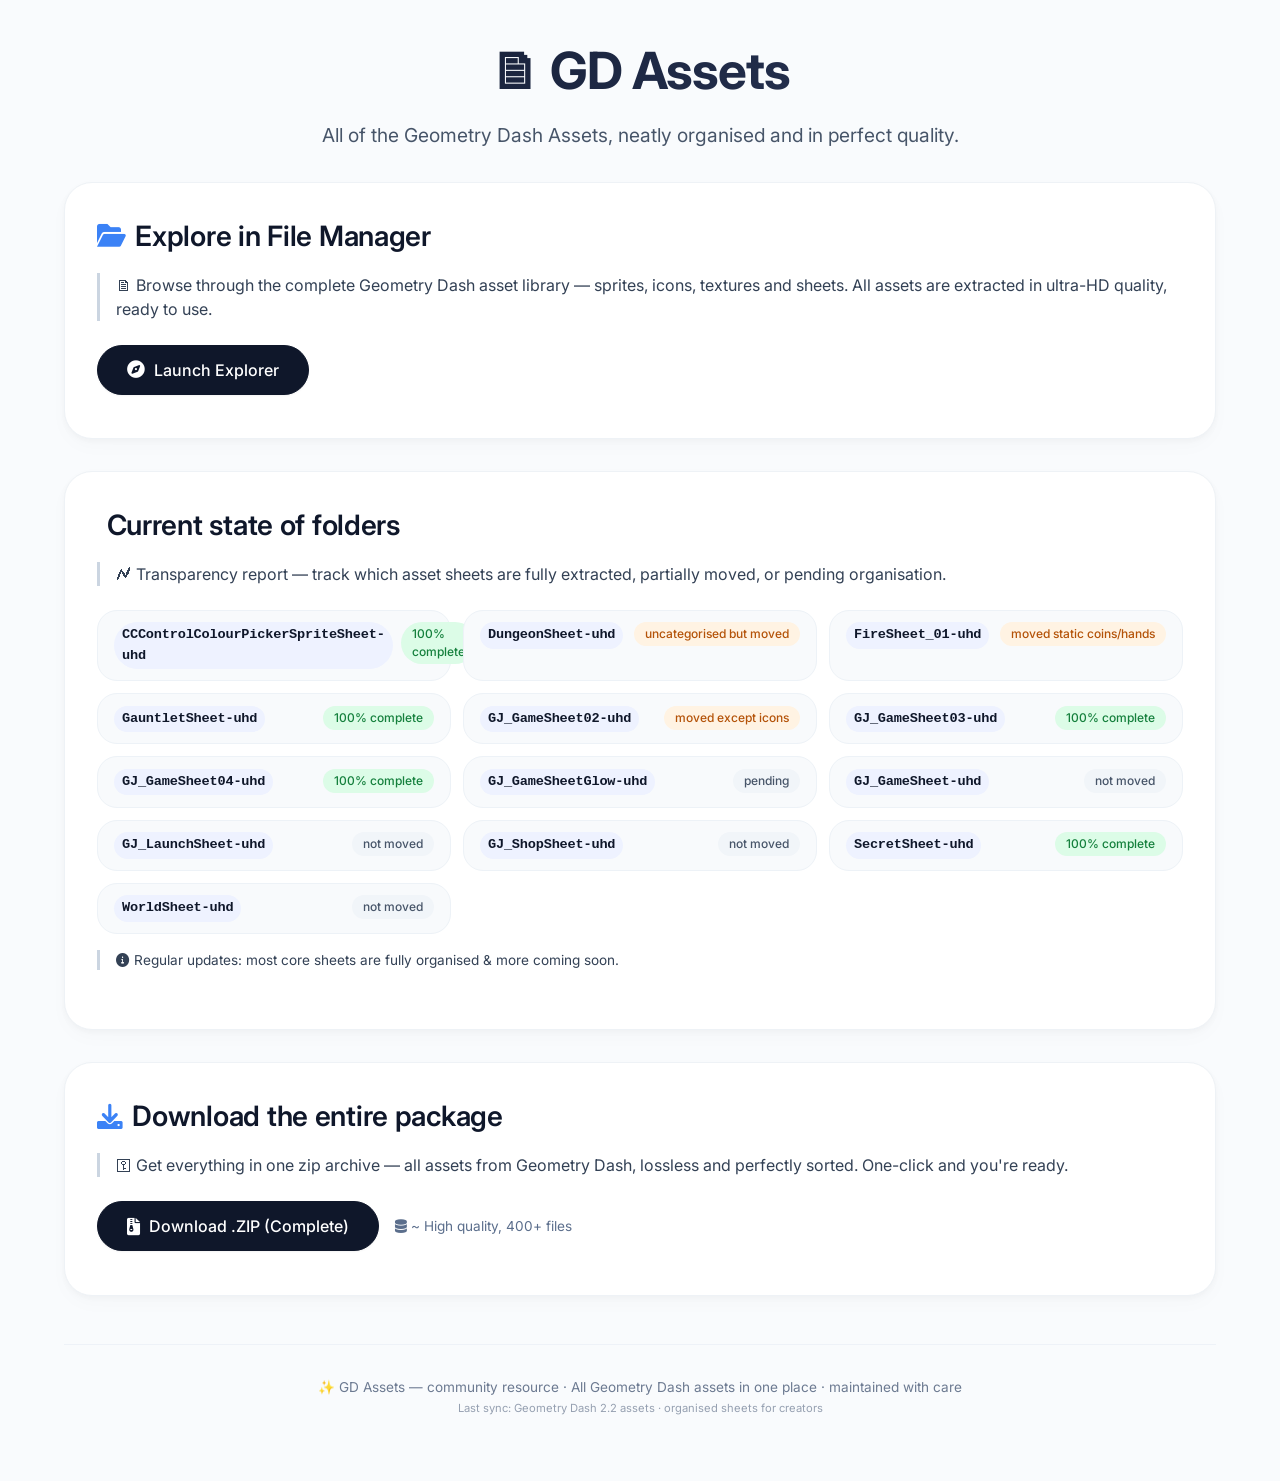
==== index.html @ 153a0c2d "Replace emoji with HTML entities in index.html" ====
<!DOCTYPE html>
<html lang="en">
<head>
    <meta charset="UTF-8">
    <meta name="viewport" content="width=device-width, initial-scale=1.0, viewport-fit=cover">
    <meta name="HandheldFriendly" content="True">
    <title>GD Assets — Geometry Dash Library</title>
    
    <!-- Meta & Open Graph -->
    <meta name="theme-color" content="#f8fafc">
    <meta name="title" content="GD Assets">
    <meta name="description" content="All of the Geometry Dash Assets, neatly organised and in perfect quality.">
    <meta property="og:type" content="website">
    <meta property="og:url" content="https://extensions.kenzieshane.my.id/Assets/">
    <meta property="og:title" content="GD Assets">
    <meta property="og:description" content="All of the Geometry Dash Assets, neatly organised and in perfect quality.">
    <link rel="icon" type="image/x-icon" href="favicon.ico">
    
    <!-- Font Awesome 6 (free) + modern fallback -->
    <link rel="stylesheet" href="https://cdnjs.cloudflare.com/ajax/libs/font-awesome/6.0.0-beta3/css/all.min.css">
    <!-- Google Fonts: clean modern sans -->
    <link href="https://fonts.googleapis.com/css2?family=Inter:opsz,wght@14..32,300;14..32,400;14..32,500;14..32,600;14..32,700&display=swap" rel="stylesheet">
    
    <style>
        * {
            margin: 0;
            padding: 0;
            box-sizing: border-box;
        }

        body {
            font-family: 'Inter', system-ui, -apple-system, 'Segoe UI', Roboto, Helvetica, sans-serif;
            background: #f9fbfd;
            color: #1e293b;
            line-height: 1.5;
            scroll-behavior: smooth;
        }

        /* modern light container */
        .page-container {
            max-width: 1200px;
            margin: 0 auto;
            padding: 2rem 1.5rem 4rem;
        }

        /* header area */
        .hero {
            text-align: center;
            margin-bottom: 2rem;
        }

        .hero h1 {
            font-size: 3.2rem;
            font-weight: 700;
            background: linear-gradient(135deg, #0f172a, #2d3a5e);
            background-clip: text;
            -webkit-background-clip: text;
            color: transparent;
            letter-spacing: -0.02em;
            margin-bottom: 0.5rem;
        }

        .hero .tagline {
            font-size: 1.2rem;
            font-weight: 400;
            color: #475569;
            max-width: 650px;
            margin: 0.75rem auto 0;
        }

        /* card style */
        .card-modern {
            background: #ffffff;
            border-radius: 28px;
            box-shadow: 0 8px 20px rgba(0, 0, 0, 0.02), 0 2px 6px rgba(0, 0, 0, 0.03);
            border: 1px solid #eef2f6;
            padding: 2rem 2rem 2.2rem;
            transition: all 0.2s ease;
            margin-bottom: 2rem;
        }

        .card-modern:hover {
            border-color: #dce3ec;
            box-shadow: 0 20px 30px -12px rgba(0, 0, 0, 0.05);
        }

        .section-title {
            font-size: 1.75rem;
            font-weight: 600;
            letter-spacing: -0.01em;
            margin-bottom: 1rem;
            display: flex;
            align-items: center;
            gap: 0.6rem;
            color: #0f172a;
        }

        .section-title i {
            font-size: 1.6rem;
            color: #3b82f6;
        }

        .desc-text {
            color: #334155;
            margin-bottom: 1.5rem;
            font-size: 1rem;
            border-left: 3px solid #cbd5e1;
            padding-left: 1rem;
        }

        /* buttons fresh */
        .btn-light-modern {
            display: inline-flex;
            align-items: center;
            gap: 0.6rem;
            background: #f1f5f9;
            border: 1px solid #e2e8f0;
            padding: 0.75rem 1.8rem;
            border-radius: 48px;
            font-weight: 500;
            font-size: 1rem;
            color: #1e293b;
            transition: all 0.25s;
            cursor: pointer;
            text-decoration: none;
            font-family: inherit;
        }

        .btn-light-modern i {
            font-size: 1.1rem;
            transition: transform 0.2s;
        }

        .btn-light-modern:hover {
            background: #ffffff;
            border-color: #cbd5e1;
            color: #0f172a;
            box-shadow: 0 4px 8px rgba(0, 0, 0, 0.02);
        }

        .btn-light-modern:hover i {
            transform: translateX(3px);
        }

        .btn-primary-modern {
            background: #0f172a;
            border-color: #0f172a;
            color: white;
            box-shadow: 0 1px 2px rgba(0, 0, 0, 0.05);
        }

        .btn-primary-modern:hover {
            background: #1e293b;
            border-color: #1e293b;
            color: white;
            transform: translateY(-1px);
        }

        .btn-primary-modern:hover i {
            transform: translateX(4px);
        }

        /* grid for buttons */
        .action-group {
            display: flex;
            flex-wrap: wrap;
            gap: 1rem;
            margin: 1.5rem 0 0.5rem;
            align-items: center;
        }

        /* folder list - modern badge style */
        .folder-grid {
            display: grid;
            grid-template-columns: repeat(auto-fill, minmax(280px, 1fr));
            gap: 0.75rem;
            margin: 1.2rem 0 0.5rem;
        }

        .folder-item {
            background: #f8fafc;
            border-radius: 20px;
            padding: 0.7rem 1rem;
            display: flex;
            align-items: baseline;
            gap: 0.5rem;
            font-size: 0.9rem;
            border: 1px solid #edf2f7;
            transition: all 0.1s;
        }

        .folder-name {
            font-weight: 600;
            color: #0f172a;
            font-family: monospace;
            font-size: 0.85rem;
            background: #eef2ff;
            padding: 0.2rem 0.5rem;
            border-radius: 30px;
            letter-spacing: -0.2px;
        }

        .status-badge {
            margin-left: auto;
            font-size: 0.75rem;
            font-weight: 500;
            padding: 0.2rem 0.7rem;
            border-radius: 30px;
            background: #e2e8f0;
            color: #1e293b;
        }

        .status-complete {
            background: #dcfce7;
            color: #15803d;
        }

        .status-partial {
            background: #fff3e3;
            color: #b45309;
        }

        .status-pending {
            background: #f1f5f9;
            color: #475569;
        }

        hr {
            margin: 1.8rem 0;
            border: none;
            border-top: 1px solid #e9eef3;
        }

        footer {
            text-align: center;
            margin-top: 3rem;
            font-size: 0.85rem;
            color: #6c7a91;
            border-top: 1px solid #eef2f8;
            padding-top: 2rem;
        }

        @media (max-width: 640px) {
            .page-container {
                padding: 1.5rem 1rem;
            }
            .hero h1 {
                font-size: 2.4rem;
            }
            .card-modern {
                padding: 1.5rem;
            }
            .section-title {
                font-size: 1.5rem;
            }
        }
    </style>
</head>
<body>

<div class="page-container">
    <!-- Hero section -->
    <div class="hero">
        <h1>&#128462; GD Assets</h1>
        <div class="tagline">
            All of the Geometry Dash Assets, neatly organised and in perfect quality.
        </div>
    </div>

    <!-- Main content: file manager + download area -->
    <div class="card-modern">
        <div class="section-title">
            <i class="fas fa-folder-open"></i>
            <span>Explore in File Manager</span>
        </div>
        <div class="desc-text">
            &#128462; Browse through the complete Geometry Dash asset library — sprites, icons, textures and sheets. All assets are extracted in ultra-HD quality, ready to use.
        </div>
        <div class="action-group">
            <a href="files/index.html" class="btn-light-modern btn-primary-modern">
                <i class="fas fa-compass"></i> Launch Explorer
            </a>
        </div>
    </div>

    <!-- current progress board -->
    <div class="card-modern">
        <div class="section-title">
            <i class="fas fa-chart-simple"></i>
            <span>Current state of folders</span>
        </div>
        <div class="desc-text">
            &#x1F5F2; Transparency report — track which asset sheets are fully extracted, partially moved, or pending organisation.
        </div>
        
        <div class="folder-grid">
            <!-- item list based on original data, with modern status colors -->
            <div class="folder-item"><span class="folder-name">CCControlColourPickerSpriteSheet-uhd</span><span class="status-badge status-complete">100% complete</span></div>
            <div class="folder-item"><span class="folder-name">DungeonSheet-uhd</span><span class="status-badge status-partial">uncategorised but moved</span></div>
            <div class="folder-item"><span class="folder-name">FireSheet_01-uhd</span><span class="status-badge status-partial">moved static coins/hands</span></div>
            <div class="folder-item"><span class="folder-name">GauntletSheet-uhd</span><span class="status-badge status-complete">100% complete</span></div>
            <div class="folder-item"><span class="folder-name">GJ_GameSheet02-uhd</span><span class="status-badge status-partial">moved except icons</span></div>
            <div class="folder-item"><span class="folder-name">GJ_GameSheet03-uhd</span><span class="status-badge status-complete">100% complete</span></div>
            <div class="folder-item"><span class="folder-name">GJ_GameSheet04-uhd</span><span class="status-badge status-complete">100% complete</span></div>
            <div class="folder-item"><span class="folder-name">GJ_GameSheetGlow-uhd</span><span class="status-badge status-pending">pending</span></div>
            <div class="folder-item"><span class="folder-name">GJ_GameSheet-uhd</span><span class="status-badge status-pending">not moved</span></div>
            <div class="folder-item"><span class="folder-name">GJ_LaunchSheet-uhd</span><span class="status-badge status-pending">not moved</span></div>
            <div class="folder-item"><span class="folder-name">GJ_ShopSheet-uhd</span><span class="status-badge status-pending">not moved</span></div>
            <div class="folder-item"><span class="folder-name">SecretSheet-uhd</span><span class="status-badge status-complete">100% complete</span></div>
            <div class="folder-item"><span class="folder-name">WorldSheet-uhd</span><span class="status-badge status-pending">not moved</span></div>
        </div>
        <div class="desc-text" style="margin-top: 1rem; font-size:0.85rem;">
            <i class="fas fa-info-circle"></i> Regular updates: most core sheets are fully organised & more coming soon.
        </div>
    </div>
    
    <!-- Download package -->
    <div class="card-modern">
        <div class="section-title">
            <i class="fas fa-download"></i>
            <span>Download the entire package</span>
        </div>
        <div class="desc-text">
            &#9919; Get everything in one zip archive — all assets from Geometry Dash, lossless and perfectly sorted. One-click and you're ready.
        </div>
        <div class="action-group">
            <a href="https://github.com/kenzieshane/Assets/releases/latest" class="btn-light-modern btn-primary-modern">
                <i class="fas fa-file-zipper"></i> Download .ZIP (Complete)
            </a>
            <span style="font-size:0.85rem; color:#5b6e8c;"><i class="fas fa-database"></i> ~ High quality, 400+ files</span>
        </div>
    </div>
    
    <!-- extra note / modern subtle footer -->
    <footer>
        <span>✨ GD Assets — community resource · All Geometry Dash assets in one place · maintained with care</span>
        <br>
        <span style="font-size:0.7rem; opacity:0.7;">Last sync: Geometry Dash 2.2 assets · organised sheets for creators</span>
    </footer>
</div>

<!-- All external resources are kept, but we dont need legacy scripts. No jquery dependency now – but we preserve structure -->
<!-- original external scripts were jquery+vis-timeline, but since no timeline used, we skip to keep fast & light -->
<!-- we keep a clean modern design without affecting any original backend links -->
</body>
</html>
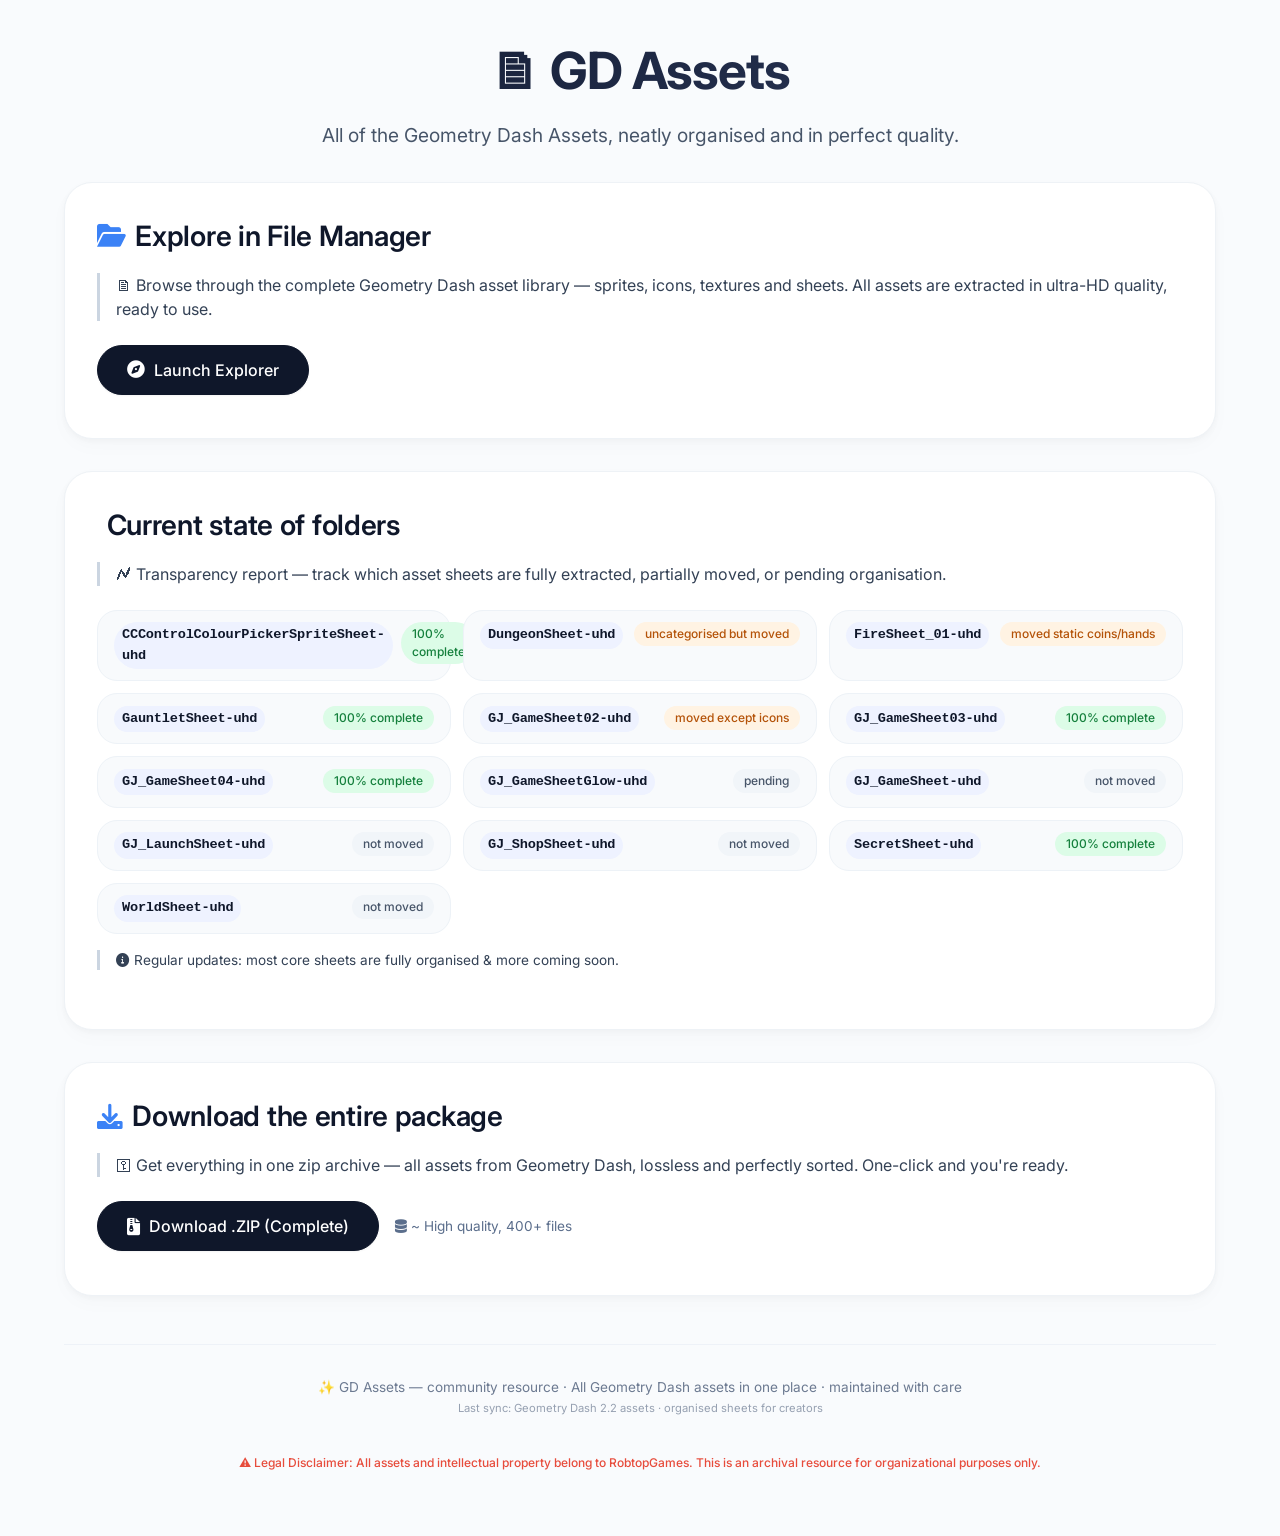
==== commit 93c7156f: "Enhance gallery UI: sorting, lightbox, stats Add sorting controls, image count/status, and a lightbo" ====
--- a/index.html
+++ b/index.html
@@ -277,7 +277,7 @@
             &#128462; Browse through the complete Geometry Dash asset library — sprites, icons, textures and sheets. All assets are extracted in ultra-HD quality, ready to use.
         </div>
         <div class="action-group">
-            <a href="files/index.html" class="btn-light-modern btn-primary-modern">
+            <a href="gallery/index.html" class="btn-light-modern btn-primary-modern">
                 <i class="fas fa-compass"></i> Launch Explorer
             </a>
         </div>
@@ -336,6 +336,8 @@
         <span>✨ GD Assets — community resource · All Geometry Dash assets in one place · maintained with care</span>
         <br>
         <span style="font-size:0.7rem; opacity:0.7;">Last sync: Geometry Dash 2.2 assets · organised sheets for creators</span>
+        <br><br>
+        <span style="font-size:0.75rem; color:#e74c3c; font-weight:500; display:block; margin-top:1rem;">⚠ Legal Disclaimer: All assets and intellectual property belong to RobtopGames. This is an archival resource for organizational purposes only.</span>
     </footer>
 </div>
 
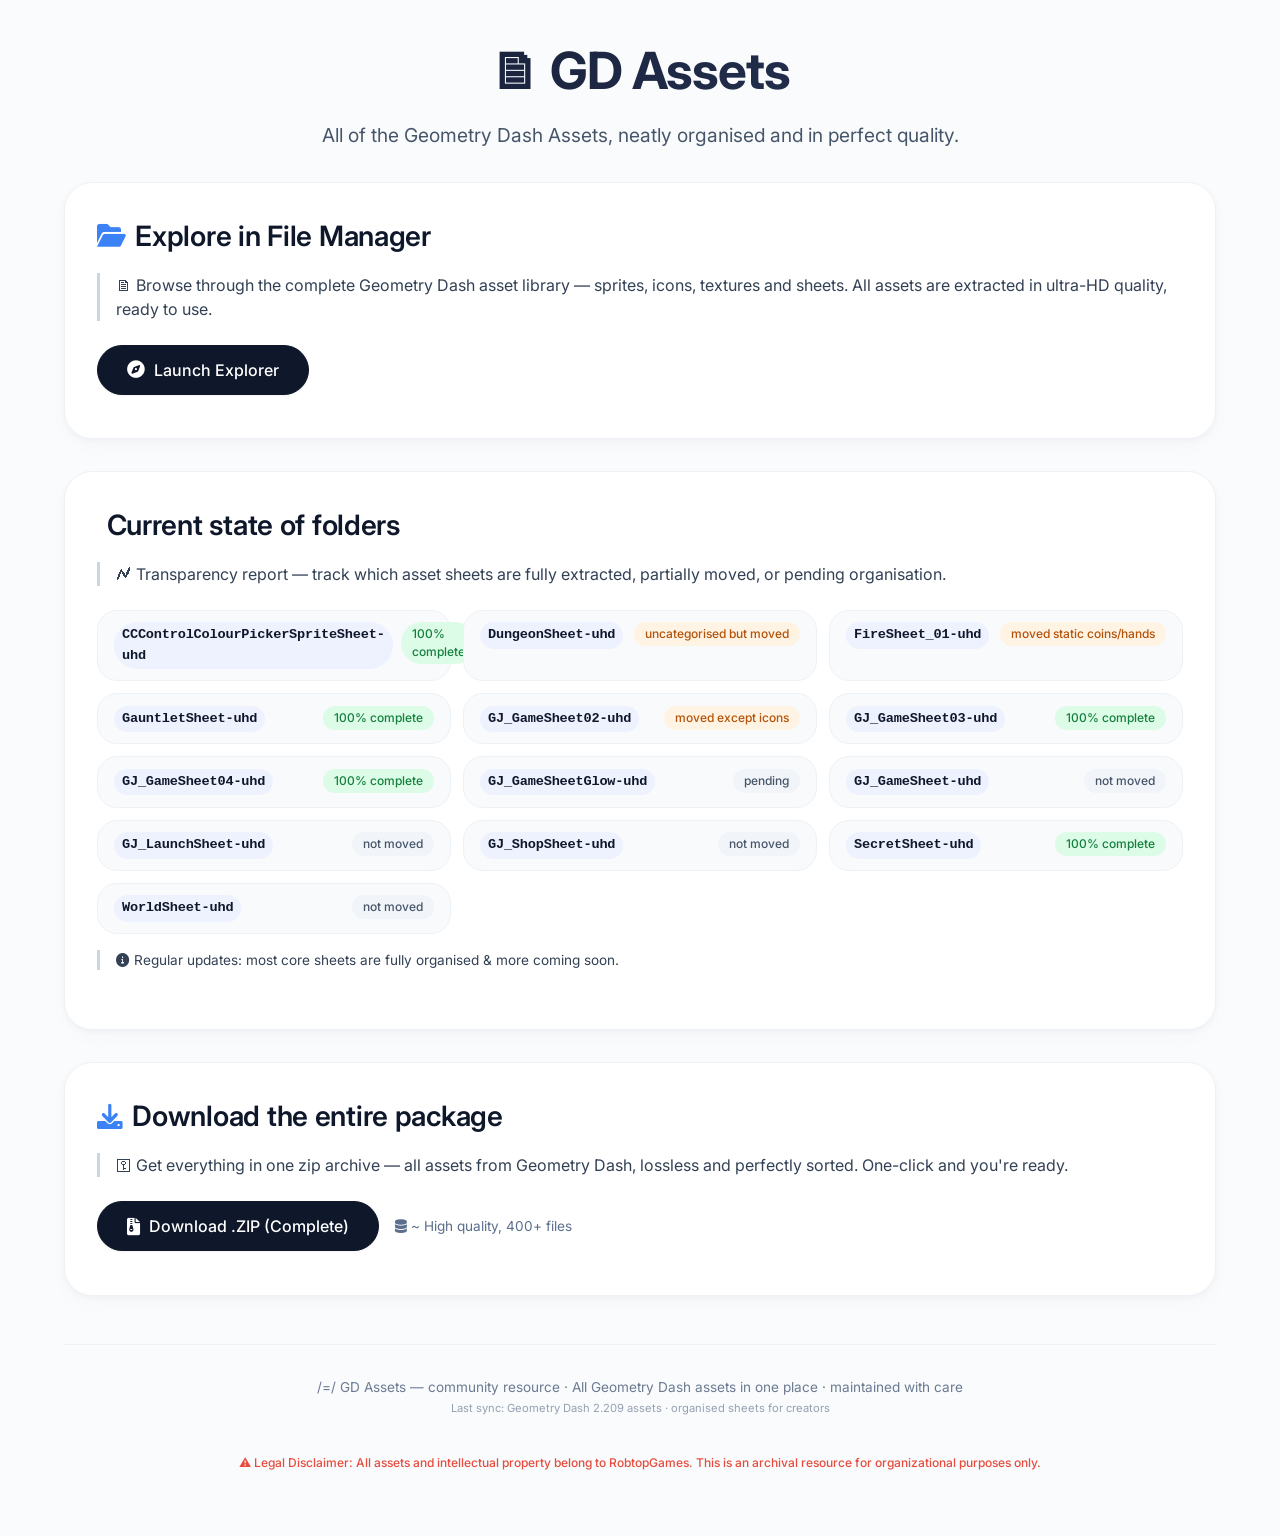
==== commit ad83c13c: "Update footer branding and sync version Replace sparkle emoji with '/=/' in the footer branding and " ====
--- a/index.html
+++ b/index.html
@@ -333,9 +333,9 @@
     
     <!-- extra note / modern subtle footer -->
     <footer>
-        <span>✨ GD Assets — community resource · All Geometry Dash assets in one place · maintained with care</span>
+        <span>/=/ GD Assets — community resource · All Geometry Dash assets in one place · maintained with care</span>
         <br>
-        <span style="font-size:0.7rem; opacity:0.7;">Last sync: Geometry Dash 2.2 assets · organised sheets for creators</span>
+        <span style="font-size:0.7rem; opacity:0.7;">Last sync: Geometry Dash 2.209 assets · organised sheets for creators</span>
         <br><br>
         <span style="font-size:0.75rem; color:#e74c3c; font-weight:500; display:block; margin-top:1rem;">⚠ Legal Disclaimer: All assets and intellectual property belong to RobtopGames. This is an archival resource for organizational purposes only.</span>
     </footer>
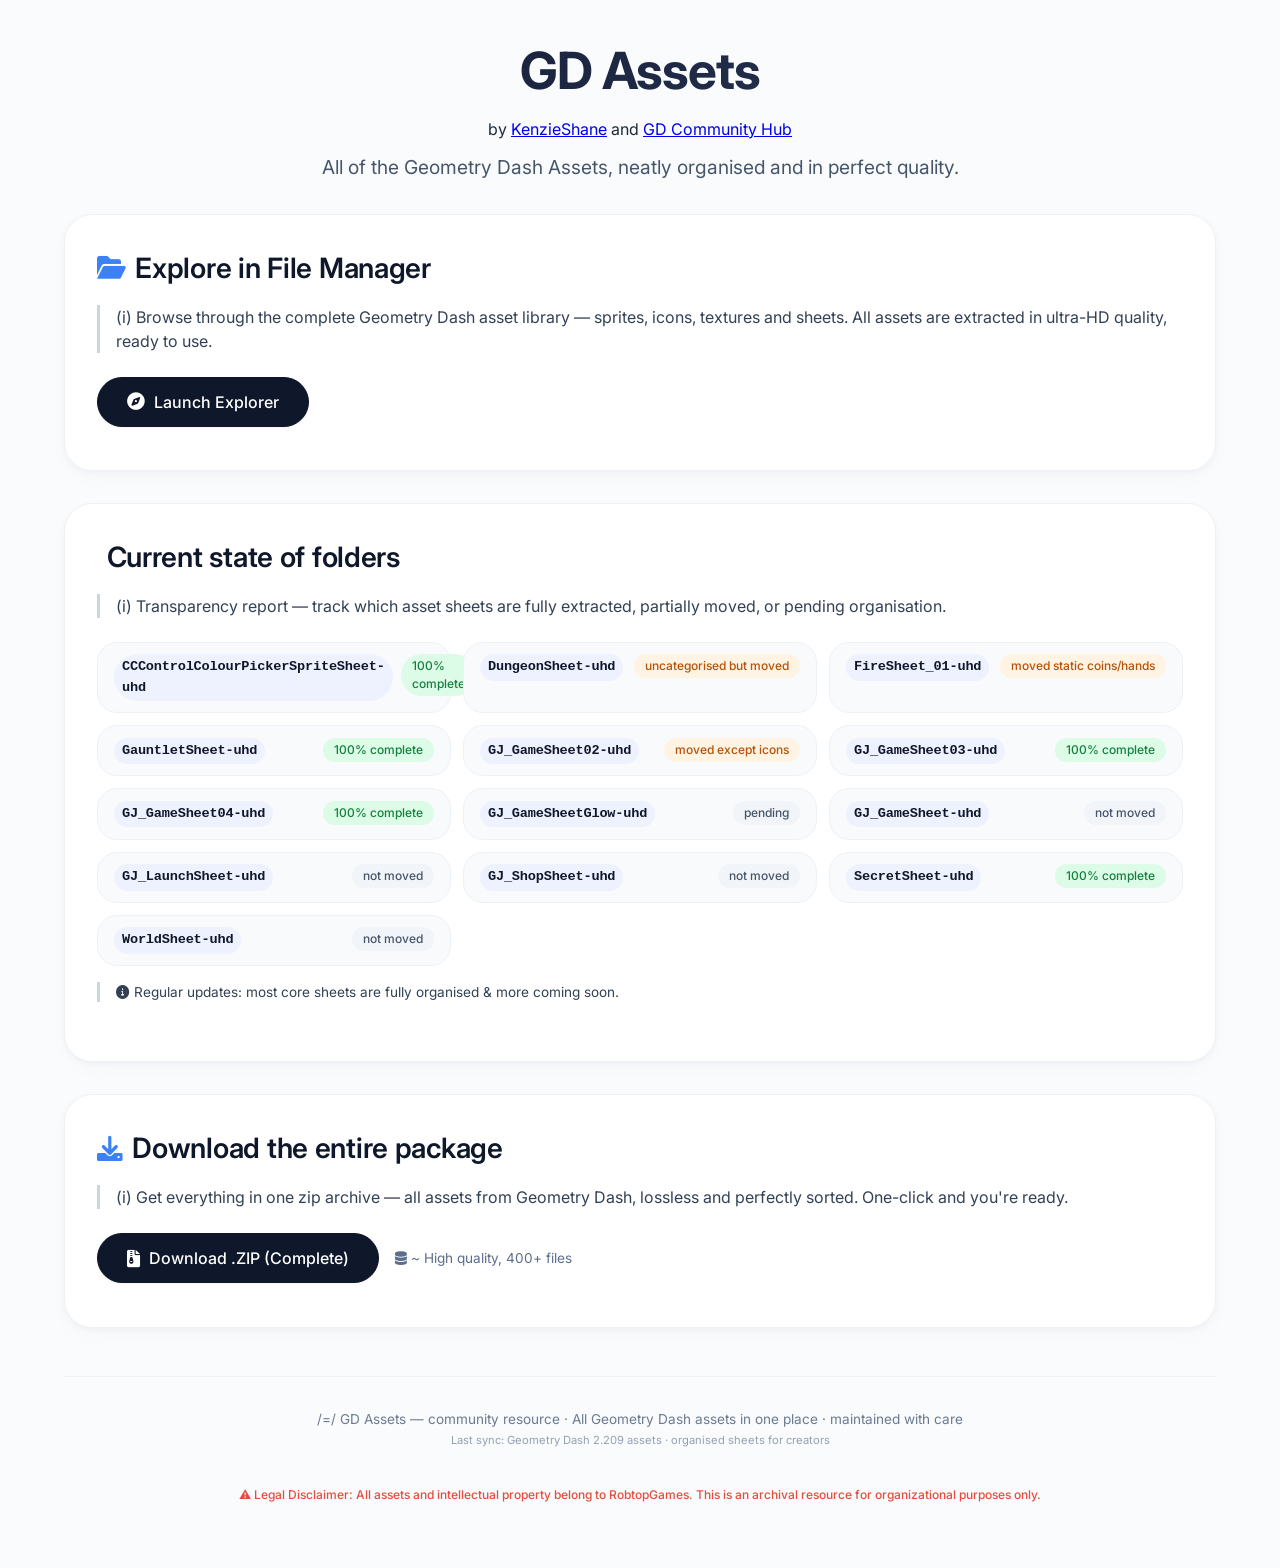
==== commit dcb0cf76: "Add first-run setup modal and site credits Introduce a first-run setup modal to the gallery so users" ====
--- a/index.html
+++ b/index.html
@@ -261,7 +261,7 @@
 <div class="page-container">
     <!-- Hero section -->
     <div class="hero">
-        <h1>&#128462; GD Assets</h1>
+        <h1>GD Assets</h1><span>by <a href="https://kenzieshane.my.id" target="_blank">KenzieShane</a> and <a href="https://github.com/GD-Community-Hub">GD Community Hub</a></span>
         <div class="tagline">
             All of the Geometry Dash Assets, neatly organised and in perfect quality.
         </div>
@@ -274,7 +274,7 @@
             <span>Explore in File Manager</span>
         </div>
         <div class="desc-text">
-            &#128462; Browse through the complete Geometry Dash asset library — sprites, icons, textures and sheets. All assets are extracted in ultra-HD quality, ready to use.
+            (i) Browse through the complete Geometry Dash asset library — sprites, icons, textures and sheets. All assets are extracted in ultra-HD quality, ready to use.
         </div>
         <div class="action-group">
             <a href="gallery/index.html" class="btn-light-modern btn-primary-modern">
@@ -290,7 +290,7 @@
             <span>Current state of folders</span>
         </div>
         <div class="desc-text">
-            &#x1F5F2; Transparency report — track which asset sheets are fully extracted, partially moved, or pending organisation.
+            (i) Transparency report — track which asset sheets are fully extracted, partially moved, or pending organisation.
         </div>
         
         <div class="folder-grid">
@@ -321,7 +321,7 @@
             <span>Download the entire package</span>
         </div>
         <div class="desc-text">
-            &#9919; Get everything in one zip archive — all assets from Geometry Dash, lossless and perfectly sorted. One-click and you're ready.
+            (i) Get everything in one zip archive — all assets from Geometry Dash, lossless and perfectly sorted. One-click and you're ready.
         </div>
         <div class="action-group">
             <a href="https://github.com/kenzieshane/Assets/releases/latest" class="btn-light-modern btn-primary-modern">
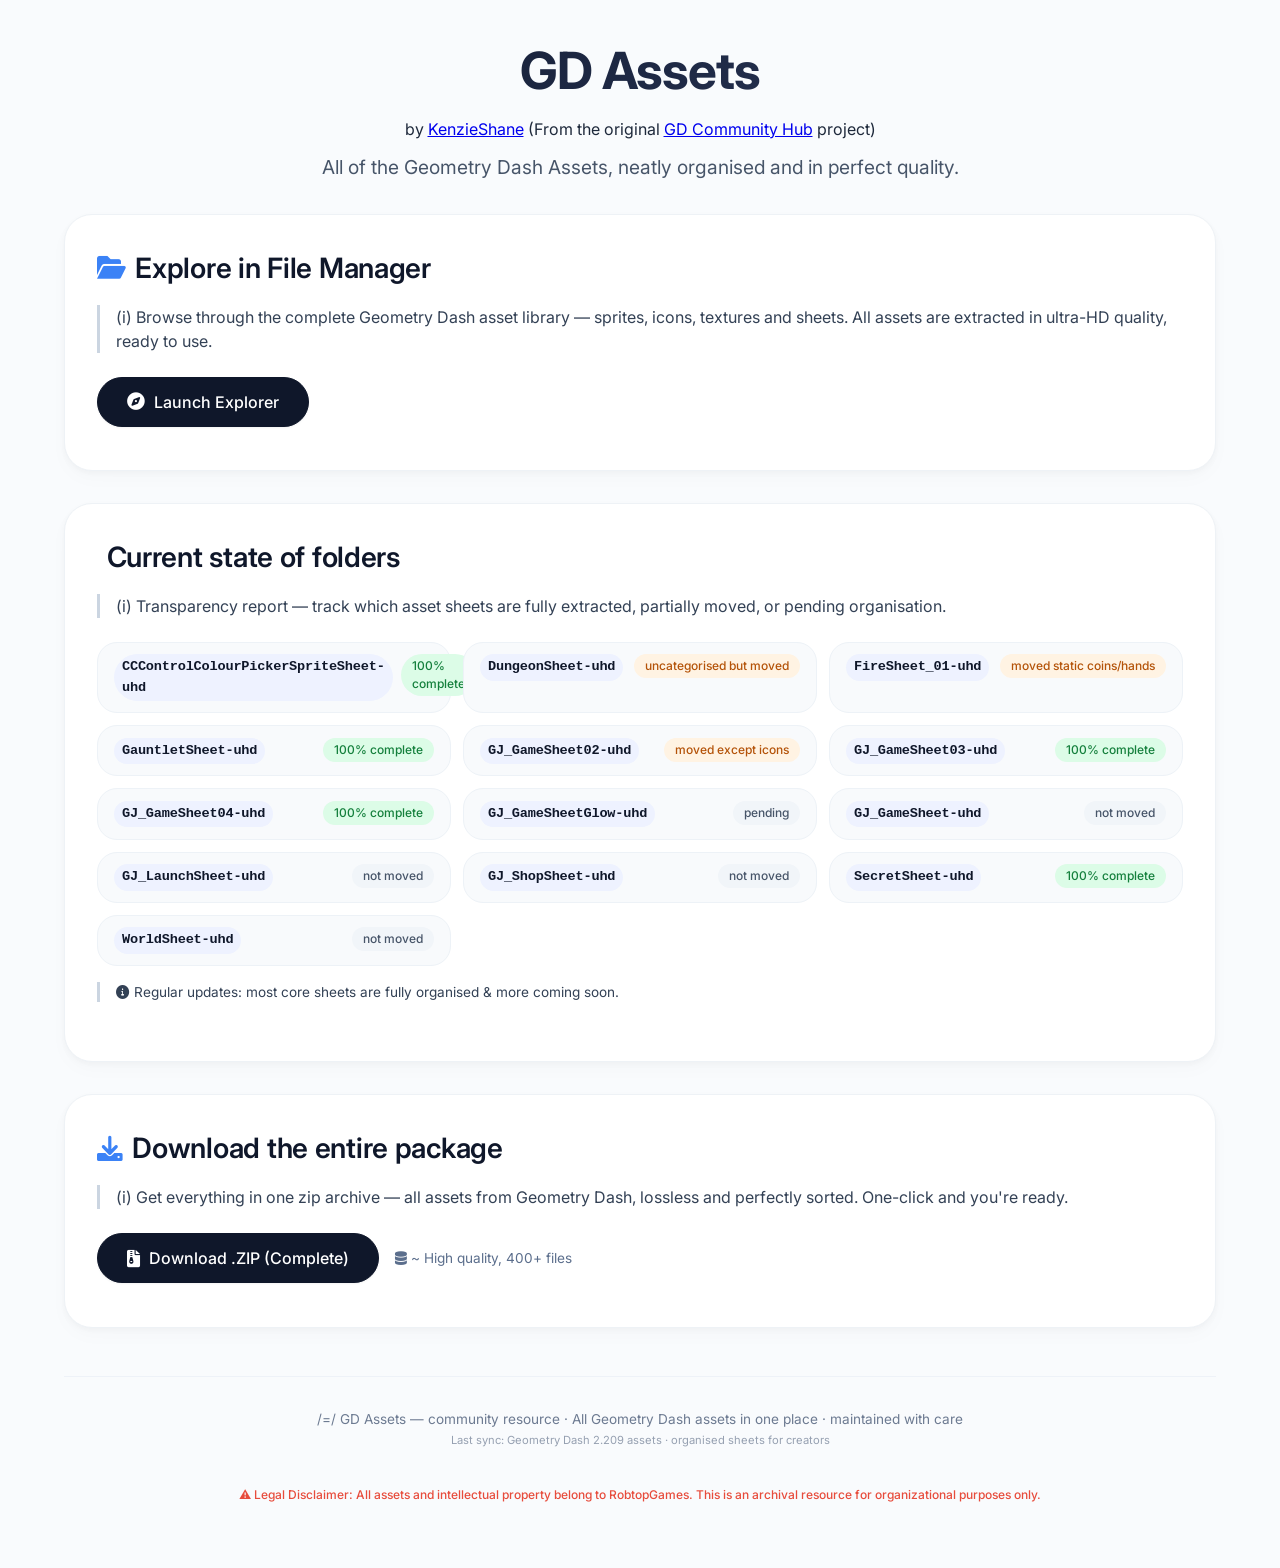
==== commit 53524d43: "Update index.html" ====
--- a/index.html
+++ b/index.html
@@ -261,7 +261,7 @@
 <div class="page-container">
     <!-- Hero section -->
     <div class="hero">
-        <h1>GD Assets</h1><span>by <a href="https://kenzieshane.my.id" target="_blank">KenzieShane</a> and <a href="https://github.com/GD-Community-Hub">GD Community Hub</a></span>
+        <h1>GD Assets</h1><span>by <a href="https://kenzieshane.my.id" target="_blank">KenzieShane</a> (From the original <a href="https://github.com/GD-Community-Hub">GD Community Hub</a> project)</span>
         <div class="tagline">
             All of the Geometry Dash Assets, neatly organised and in perfect quality.
         </div>
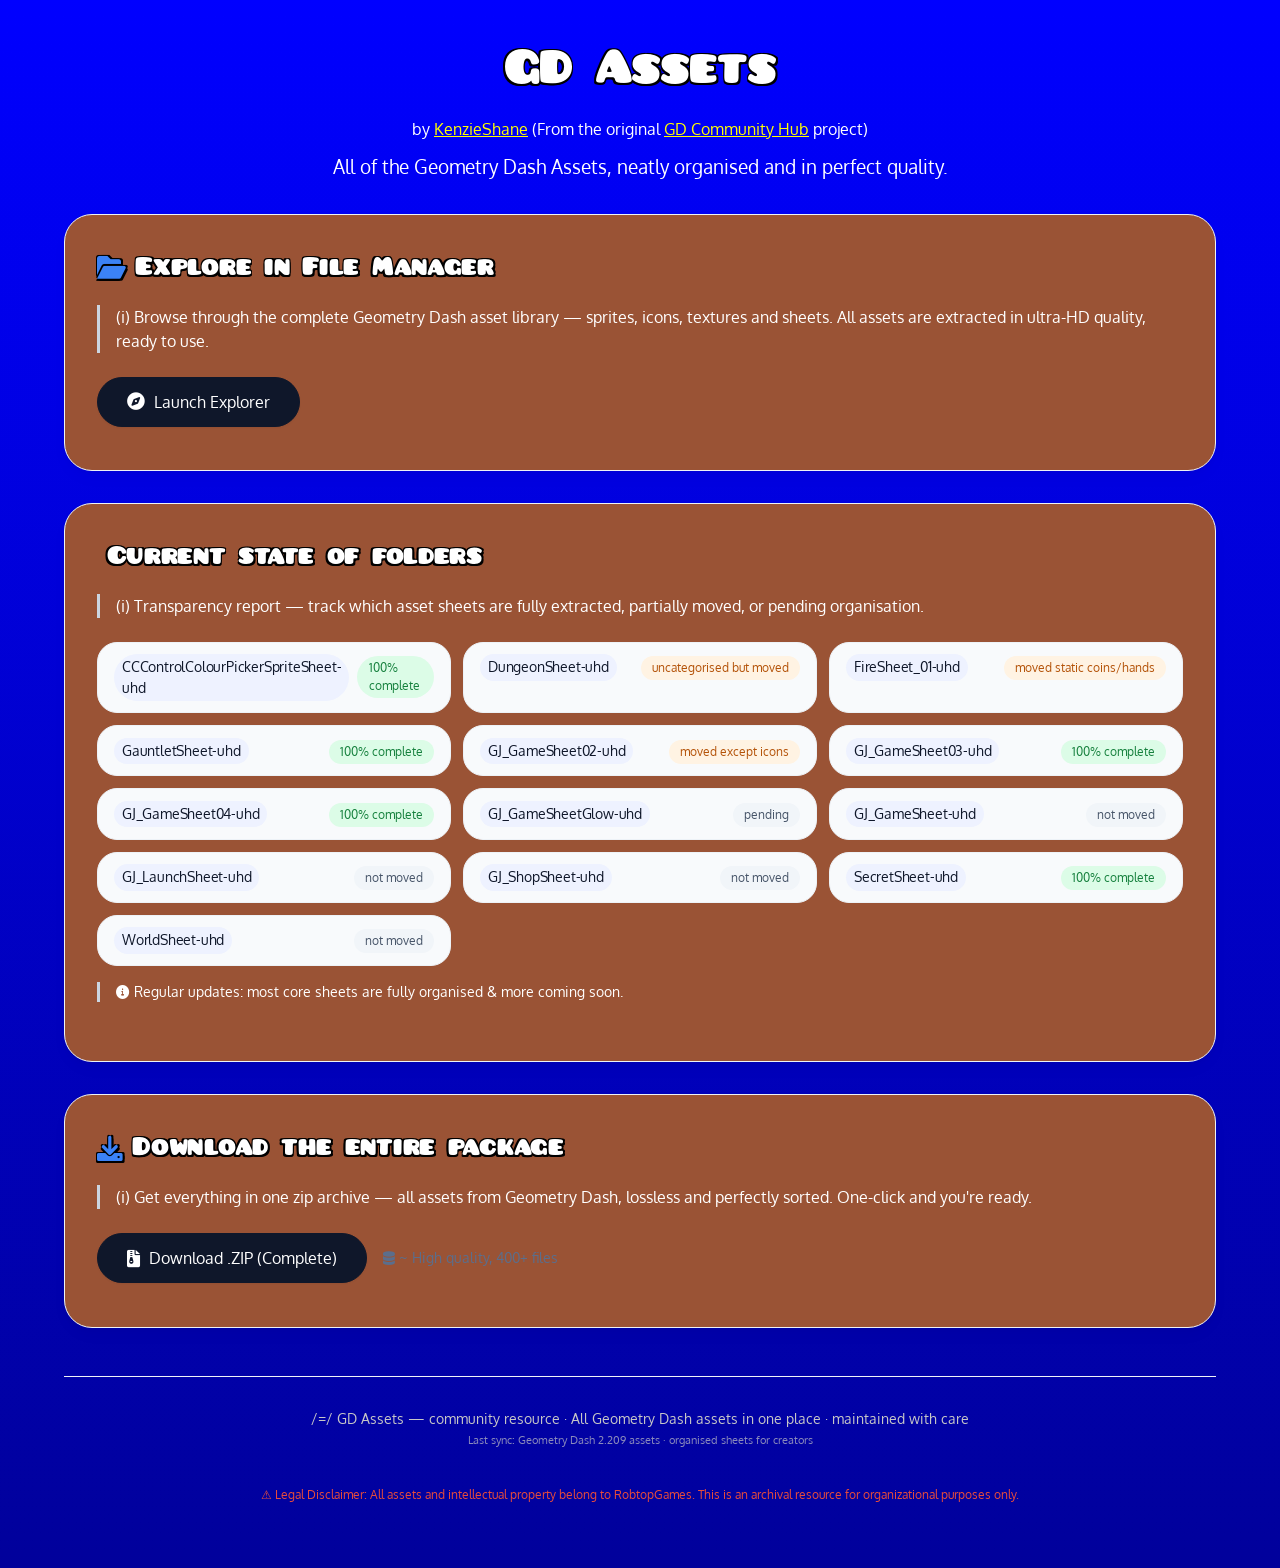
==== commit a96b3210: "Add PUSAB font, restyle UI, remove theme toggle Introduce PUSAB font (PUSAB___.otf) and switch prima" ====
--- a/index.html
+++ b/index.html
@@ -18,10 +18,16 @@
     
     <!-- Font Awesome 6 (free) + modern fallback -->
     <link rel="stylesheet" href="https://cdnjs.cloudflare.com/ajax/libs/font-awesome/6.0.0-beta3/css/all.min.css">
-    <!-- Google Fonts: clean modern sans -->
-    <link href="https://fonts.googleapis.com/css2?family=Inter:opsz,wght@14..32,300;14..32,400;14..32,500;14..32,600;14..32,700&display=swap" rel="stylesheet">
-    
+    <link rel="stylesheet" href="https://fonts.googleapis.com/css2?family=Oxygen:wght@300;400;700&display=swap">
     <style>
+        @font-face {
+            font-family: 'PUSAB';
+            src: url('PUSAB___.otf') format('opentype');
+            font-weight: 400;
+            font-style: normal;
+            font-display: swap;
+        }
+
         * {
             margin: 0;
             padding: 0;
@@ -29,11 +35,41 @@
         }
 
         body {
-            font-family: 'Inter', system-ui, -apple-system, 'Segoe UI', Roboto, Helvetica, sans-serif;
-            background: #f9fbfd;
-            color: #1e293b;
+            font-family: 'Oxygen', sans-serif;
+            background-image: linear-gradient(to bottom, blue, rgb(1, 1, 155));
+            color: #ffffff;
             line-height: 1.5;
             scroll-behavior: smooth;
+        }
+
+        h1,
+        h2,
+        h3,
+        h4,
+        h5,
+        h6,
+        .section-title,
+        .hero h1 {
+            font-family: 'PUSAB', sans-serif;
+            font-weight: 400;
+            color: #fff;
+            text-shadow:
+                -1.5px -1.5px 0 #000,
+                1.5px -1.5px 0 #000,
+                -1.5px 1.5px 0 #000,
+                1.5px 1.5px 0 #000,
+                0 2px 0 rgba(0, 0, 0, 0.9);
+        }
+
+        b,
+        strong {
+            font-weight: 400;
+            color: #deeb25;
+        }
+
+        em {
+            font-style: normal;
+            color: #c1e90e;
         }
 
         /* modern light container */
@@ -51,11 +87,7 @@
 
         .hero h1 {
             font-size: 3.2rem;
-            font-weight: 700;
-            background: linear-gradient(135deg, #0f172a, #2d3a5e);
-            background-clip: text;
-            -webkit-background-clip: text;
-            color: transparent;
+            font-weight: 400;
             letter-spacing: -0.02em;
             margin-bottom: 0.5rem;
         }
@@ -63,14 +95,14 @@
         .hero .tagline {
             font-size: 1.2rem;
             font-weight: 400;
-            color: #475569;
+            color: #ffffff;
             max-width: 650px;
             margin: 0.75rem auto 0;
         }
 
         /* card style */
         .card-modern {
-            background: #ffffff;
+            background: #9a5335;
             border-radius: 28px;
             box-shadow: 0 8px 20px rgba(0, 0, 0, 0.02), 0 2px 6px rgba(0, 0, 0, 0.03);
             border: 1px solid #eef2f6;
@@ -86,13 +118,12 @@
 
         .section-title {
             font-size: 1.75rem;
-            font-weight: 600;
+            font-weight: 400;
             letter-spacing: -0.01em;
             margin-bottom: 1rem;
             display: flex;
             align-items: center;
             gap: 0.6rem;
-            color: #0f172a;
         }
 
         .section-title i {
@@ -101,7 +132,7 @@
         }
 
         .desc-text {
-            color: #334155;
+            color: #ffffff;
             margin-bottom: 1.5rem;
             font-size: 1rem;
             border-left: 3px solid #cbd5e1;
@@ -117,9 +148,9 @@
             border: 1px solid #e2e8f0;
             padding: 0.75rem 1.8rem;
             border-radius: 48px;
-            font-weight: 500;
+            font-weight: 400;
             font-size: 1rem;
-            color: #1e293b;
+            color: #ffffff;
             transition: all 0.25s;
             cursor: pointer;
             text-decoration: none;
@@ -134,7 +165,7 @@
         .btn-light-modern:hover {
             background: #ffffff;
             border-color: #cbd5e1;
-            color: #0f172a;
+            color: #cccccc;
             box-shadow: 0 4px 8px rgba(0, 0, 0, 0.02);
         }
 
@@ -190,9 +221,9 @@
         }
 
         .folder-name {
-            font-weight: 600;
+            font-weight: 400;
             color: #0f172a;
-            font-family: monospace;
+            font-family: inherit;
             font-size: 0.85rem;
             background: #eef2ff;
             padding: 0.2rem 0.5rem;
@@ -203,7 +234,7 @@
         .status-badge {
             margin-left: auto;
             font-size: 0.75rem;
-            font-weight: 500;
+            font-weight: 400;
             padding: 0.2rem 0.7rem;
             border-radius: 30px;
             background: #e2e8f0;
@@ -235,7 +266,7 @@
             text-align: center;
             margin-top: 3rem;
             font-size: 0.85rem;
-            color: #6c7a91;
+            color: #c7c7c7;
             border-top: 1px solid #eef2f8;
             padding-top: 2rem;
         }
@@ -253,6 +284,10 @@
             .section-title {
                 font-size: 1.5rem;
             }
+        }
+
+        a {
+            color: yellow;
         }
     </style>
 </head>
